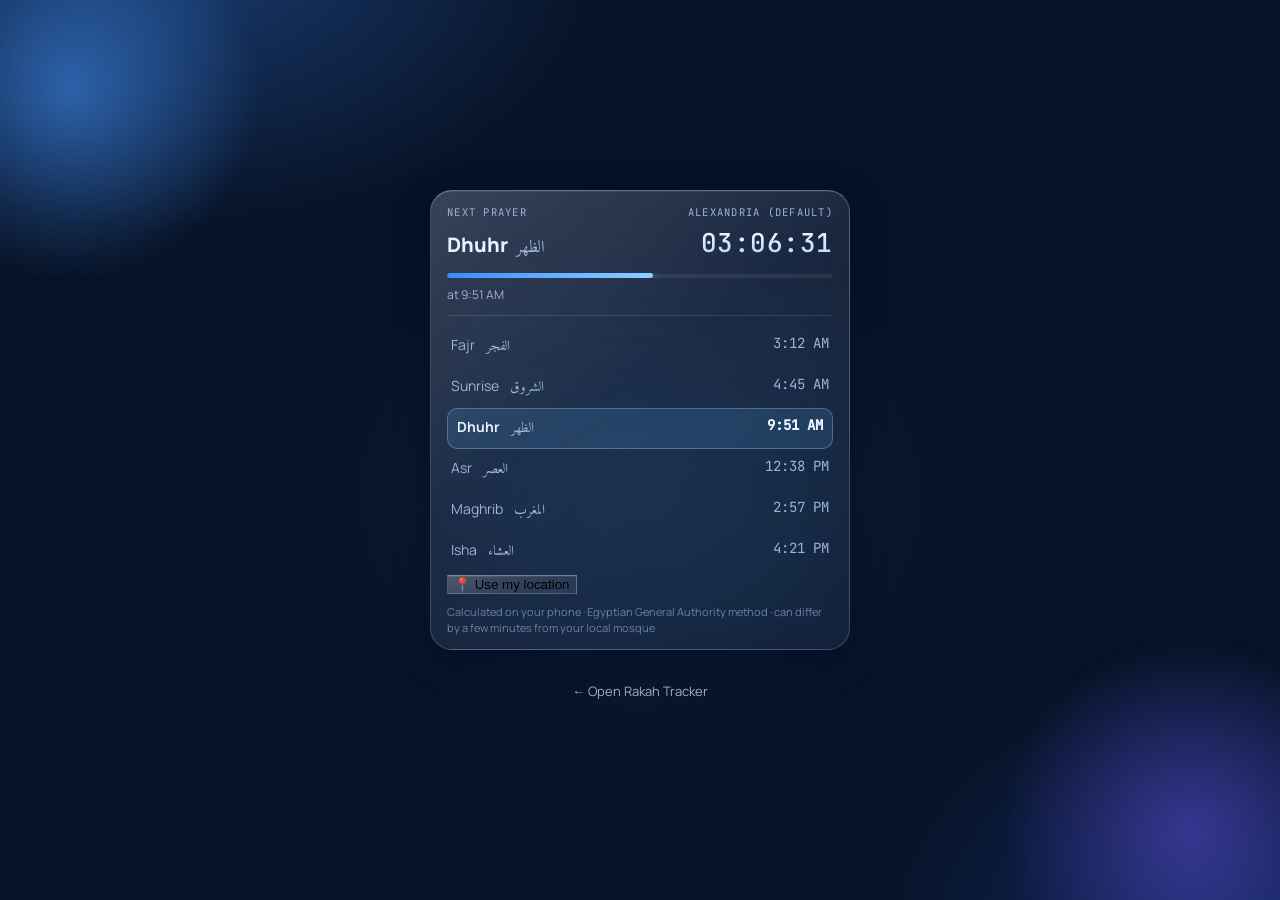
==== prayer.html @ 7cebe9ff "Remove extra-sujud warning; ignore phone handling right after standing up" ====
<!DOCTYPE html>
<html lang="en">
<head>
<meta charset="UTF-8">
<meta name="viewport" content="width=device-width, initial-scale=1.0, maximum-scale=1, viewport-fit=cover">
<title>Prayer Times</title>
<link rel="manifest" href="./manifest-prayer.json">
<meta name="theme-color" content="#071226">
<link rel="icon" href="./prayer-icon-192.png">
<link rel="apple-touch-icon" href="./prayer-icon-180.png">
<meta name="apple-mobile-web-app-capable" content="yes">
<meta name="apple-mobile-web-app-status-bar-style" content="black-translucent">
<meta name="apple-mobile-web-app-title" content="Prayer Times">
<script>try{var __t=localStorage.getItem("rakah-theme");if(__t)document.documentElement.setAttribute("data-theme",__t);if(localStorage.getItem("rakah-lang")==="ar"){document.documentElement.setAttribute("lang","ar");document.documentElement.setAttribute("dir","rtl");}}catch(e){}</script>
<link rel="stylesheet" href="./fonts/fonts.css">
<style>
  :root{ --sp-1:6px; --sp-2:10px; --sp-3:16px; --sp-4:22px; --sp-5:32px; --r-pill:999px; --r-lg:22px; --r-md:12px; --r-sm:8px; --gold:#E3B866; }
  *{box-sizing:border-box;}
  html,body{margin:0;padding:0;}
  body{ color:var(--text); font-family:'Manrope',sans-serif; min-height:100vh; display:flex; justify-content:center; align-items:center;
    padding:calc(env(safe-area-inset-top,0px) + 20px) 16px calc(env(safe-area-inset-bottom,0px) + 20px); -webkit-font-smoothing:antialiased; }
  .wrap{ width:100%; max-width:420px; }
  .prayer-next{ padding:20px 20px 16px; margin-bottom:var(--sp-3); }
  .pn-name{ font-size:24px; } .pn-count{ font-size:40px; } .pn-main{ margin:10px 0 14px; } .pn-bar{ height:7px; }
  .pn-row{ font-size:15px; padding:10px 6px; }
  .back{ display:block; text-align:center; color:var(--text-dim); font-size:13px; text-decoration:none; padding:10px; }
  .back:hover{ color:var(--text); }
  .pn-list{ cursor:default; }
</style>
<link rel="stylesheet" href="./glass.css?v=56">
</head>
<body>
<div class="wrap">
  <div class="prayer-next" id="prayerNext" role="button" tabindex="0" aria-label="Prayer times">
    <div class="pn-top"><span class="pn-label">Next prayer</span><span class="pn-where" id="pnWhere"></span></div>
    <div class="pn-main">
      <div class="pn-name"><span id="pnName">—</span><span class="pn-ar" id="pnAr"></span></div>
      <div class="pn-count" id="pnCount">--:--:--</div>
    </div>
    <div class="pn-bar"><div class="pn-bar-fill" id="pnBar"></div></div>
    <div class="pn-at" id="pnAt"></div>
    <div class="pn-list" id="pnList" style="display:block;">
      <div id="pnRows"></div>
      <button class="btn-secondary small" id="pnLocBtn" type="button">📍 Use my location</button>
      <div class="pn-note">Calculated on your phone · Egyptian General Authority method · can differ by a few minutes from your local mosque</div>
    </div>
  </div>
  <a class="back" href="./index.html">← Open Rakah Tracker</a>
</div>
<script>

  /* ===== Prayer times (offline calculation) + next-prayer countdown ===== */
  (function(){
    var R=Math.PI/180, D=180/Math.PI;
    var sin=function(x){return Math.sin(x*R)}, cos=function(x){return Math.cos(x*R)}, tan=function(x){return Math.tan(x*R)};
    function fix(a,b){ a=a-b*Math.floor(a/b); return a<0?a+b:a; }
    function julian(y,m,d){ if(m<=2){y-=1;m+=12;} var A=Math.floor(y/100), B=2-A+Math.floor(A/4); return Math.floor(365.25*(y+4716))+Math.floor(30.6001*(m+1))+d+B-1524.5; }
    function sunPos(jd){
      var d=jd-2451545.0, g=fix(357.529+0.98560028*d,360), q=fix(280.459+0.98564736*d,360);
      var L=fix(q+1.915*sin(g)+0.020*sin(2*g),360), e=23.439-0.00000036*d;
      var RA=fix(Math.atan2(cos(e)*sin(L),cos(L))*D,360)/15;
      var eq=q/15-RA; if(eq>12) eq-=24; if(eq<-12) eq+=24;
      return {decl:Math.asin(sin(e)*sin(L))*D, eq:eq};
    }
    // one calendar day's times as Date objects. y,m(1-12),d are the calendar day; lat/lng in degrees.
    function timesFor(y,m,d,lat,lng){
      var jd=julian(y,m,d)-lng/360, sp=sunPos(jd+0.5);
      var noon=12-sp.eq-lng/15;
      function ha(a){ var v=(-sin(a)-sin(lat)*sin(sp.decl))/(cos(lat)*cos(sp.decl)); v=Math.max(-1,Math.min(1,v)); return Math.acos(v)*D/15; }
      var asrAngle=-Math.atan(1/(1+tan(Math.abs(lat-sp.decl))))*D;
      var h={ fajr:noon-ha(19.5), sunrise:noon-ha(0.833), dhuhr:noon, asr:noon+ha(asrAngle), maghrib:noon+ha(0.833), isha:noon+ha(17.5) };
      // Whole minutes, like published timetables: Fajr rounds up (never early), the rest drop the seconds
      for(var q in h) h[q] = (q==='fajr') ? Math.ceil(h[q]*60-1e-9)/60 : Math.floor(h[q]*60+1e-9)/60;
      var base=Date.UTC(y,m-1,d), out={};
      for(var k in h) out[k]=new Date(base+h[k]*3600000);
      return out;
    }
    var NAMES=[['fajr','Fajr','الفجر'],['sunrise','Sunrise','الشروق'],['dhuhr','Dhuhr','الظهر'],['asr','Asr','العصر'],['maghrib','Maghrib','المغرب'],['isha','Isha','العشاء']];
    var PRAYERS=['fajr','dhuhr','asr','maghrib','isha'];
    var DEFAULT={lat:31.2001,lng:29.9187,label:'Alexandria',isDefault:true};
    var loc=DEFAULT;
    try{ var sv=JSON.parse(localStorage.getItem('rakahLoc')||'null'); if(sv&&typeof sv.lat==='number') loc={lat:sv.lat,lng:sv.lng,label:'Your location',isDefault:false}; }catch(e){}

    function daySet(offset){
      var n=new Date(); n.setDate(n.getDate()+offset);
      return timesFor(n.getFullYear(),n.getMonth()+1,n.getDate(),loc.lat,loc.lng);
    }
    function fmt(dt){ return dt.toLocaleTimeString('en-US', {hour:'numeric',minute:'2-digit',hour12:true}); }
    function pad(n){ return (n<10?'0':'')+n; }

    var el=function(id){return document.getElementById(id)};
    function buildSeq(){
      var seq=[];
      [-1,0,1].forEach(function(o){ var t=daySet(o); PRAYERS.forEach(function(k){ seq.push({k:k,t:t[k]}); }); });
      seq.sort(function(a,b){return a.t-b.t});
      return seq;
    }
    var seq=buildSeq(), seqDay=new Date().getDate();
    function nameOf(k){ for(var i=0;i<NAMES.length;i++) if(NAMES[i][0]===k) return NAMES[i]; }

    function renderRows(){
      var t=daySet(0), now=new Date(), nextK=null;
      for(var i=0;i<seq.length;i++) if(seq[i].t>now){ nextK=seq[i].k; break; }
      el('pnRows').innerHTML=NAMES.map(function(n){
        return '<div class="pn-row'+(n[0]===nextK?' next':'')+'"><span>'+n[1]+' <span class="pn-ar">'+n[2]+'</span></span><span class="pn-t">'+fmt(t[n[0]])+'</span></div>';
      }).join('');
      el('pnWhere').textContent=loc.label+(loc.isDefault?' (default)':'');
    }

    function tick(){
      var now=new Date();
      if(now.getDate()!==seqDay){ seq=buildSeq(); seqDay=now.getDate(); renderRows(); }
      var nxt=null, prev=null;
      for(var i=0;i<seq.length;i++){ if(seq[i].t>now){ nxt=seq[i]; prev=seq[i-1]; break; } }
      if(!nxt){ seq=buildSeq(); return; }
      var ms=nxt.t-now, s=Math.floor(ms/1000), h=Math.floor(s/3600), m=Math.floor((s%3600)/60), sec=s%60;
      var nm=nameOf(nxt.k);
      el('pnName').textContent=nm[1]; el('pnAr').textContent=nm[2];
      el('pnCount').textContent=pad(h)+':'+pad(m)+':'+pad(sec);
      el('pnAt').textContent='at '+fmt(nxt.t);
      if(prev){ var span=nxt.t-prev.t; el('pnBar').style.width=Math.max(0,Math.min(100,(1-ms/span)*100))+'%'; }
      el('prayerNext').classList.toggle('soon', ms<15*60000);
    }

    function setLoc(lat,lng){
      loc={lat:lat,lng:lng,label:'Your location',isDefault:false};
      try{ localStorage.setItem('rakahLoc',JSON.stringify({lat:lat,lng:lng})); }catch(e){}
      seq=buildSeq(); renderRows(); tick();
    }
    function askLoc(){
      var b=el('pnLocBtn');
      if(!navigator.geolocation){ b.textContent='Location not supported'; return; }
      b.textContent='Getting location…';
      navigator.geolocation.getCurrentPosition(function(p){ b.textContent='📍 Location updated'; setLoc(p.coords.latitude,p.coords.longitude); },
        function(){ b.textContent='Location denied · tap to retry'; }, {timeout:15000, maximumAge:600000});
    }
    el('pnLocBtn').addEventListener('click', function(e){ e.stopPropagation(); askLoc(); });
    function toggle(){ var l=el('pnList'); l.style.display = l.style.display==='none' ? 'block' : 'none'; if(l.style.display==='block') renderRows(); }
    el('prayerNext').addEventListener('click', function(e){ if(e.target.closest('#pnList')) return; toggle(); });
    el('prayerNext').addEventListener('keydown', function(e){ if(e.key==='Enter'||e.key===' '){ e.preventDefault(); toggle(); } });
    // quietly use real location if the browser already has permission
    try{ if(loc.isDefault && navigator.permissions){ navigator.permissions.query({name:'geolocation'}).then(function(r){ if(r.state==='granted') navigator.geolocation.getCurrentPosition(function(p){ setLoc(p.coords.latitude,p.coords.longitude); }); }).catch(function(){}); } }catch(e){}
    renderRows(); tick(); setInterval(tick,1000);
  })();
</script>
<script>if("serviceWorker" in navigator){window.addEventListener("load",function(){navigator.serviceWorker.register("./sw.js",{updateViaCache:"none"}).catch(function(){});});}</script>
<script src="./i18n.js?v=56"></script>
</body>
</html>
---- fonts/fonts.css ----
/* Self-hosted fonts so the app looks identical offline */
@font-face{font-family:'Manrope';font-style:normal;font-display:swap;font-weight:400;src:url('./manrope-latin-400-normal.woff2') format('woff2');unicode-range:U+0000-00FF,U+0131,U+0152-0153,U+02BB-02BC,U+02C6,U+02DA,U+02DC,U+2000-206F,U+2074,U+20AC,U+2122,U+2191,U+2193,U+2212,U+2215,U+FEFF,U+FFFD;}
@font-face{font-family:'Manrope';font-style:normal;font-display:swap;font-weight:500;src:url('./manrope-latin-500-normal.woff2') format('woff2');unicode-range:U+0000-00FF,U+0131,U+0152-0153,U+02BB-02BC,U+02C6,U+02DA,U+02DC,U+2000-206F,U+2074,U+20AC,U+2122,U+2191,U+2193,U+2212,U+2215,U+FEFF,U+FFFD;}
@font-face{font-family:'Manrope';font-style:normal;font-display:swap;font-weight:600;src:url('./manrope-latin-600-normal.woff2') format('woff2');unicode-range:U+0000-00FF,U+0131,U+0152-0153,U+02BB-02BC,U+02C6,U+02DA,U+02DC,U+2000-206F,U+2074,U+20AC,U+2122,U+2191,U+2193,U+2212,U+2215,U+FEFF,U+FFFD;}
@font-face{font-family:'Manrope';font-style:normal;font-display:swap;font-weight:700;src:url('./manrope-latin-700-normal.woff2') format('woff2');unicode-range:U+0000-00FF,U+0131,U+0152-0153,U+02BB-02BC,U+02C6,U+02DA,U+02DC,U+2000-206F,U+2074,U+20AC,U+2122,U+2191,U+2193,U+2212,U+2215,U+FEFF,U+FFFD;}
@font-face{font-family:'Manrope';font-style:normal;font-display:swap;font-weight:800;src:url('./manrope-latin-800-normal.woff2') format('woff2');unicode-range:U+0000-00FF,U+0131,U+0152-0153,U+02BB-02BC,U+02C6,U+02DA,U+02DC,U+2000-206F,U+2074,U+20AC,U+2122,U+2191,U+2193,U+2212,U+2215,U+FEFF,U+FFFD;}
@font-face{font-family:'JetBrains Mono';font-style:normal;font-display:swap;font-weight:400;src:url('./jetbrains-mono-latin-400-normal.woff2') format('woff2');unicode-range:U+0000-00FF,U+0131,U+0152-0153,U+02BB-02BC,U+02C6,U+02DA,U+02DC,U+2000-206F,U+2074,U+20AC,U+2122,U+2191,U+2193,U+2212,U+2215,U+FEFF,U+FFFD;}
@font-face{font-family:'JetBrains Mono';font-style:normal;font-display:swap;font-weight:500;src:url('./jetbrains-mono-latin-500-normal.woff2') format('woff2');unicode-range:U+0000-00FF,U+0131,U+0152-0153,U+02BB-02BC,U+02C6,U+02DA,U+02DC,U+2000-206F,U+2074,U+20AC,U+2122,U+2191,U+2193,U+2212,U+2215,U+FEFF,U+FFFD;}
@font-face{font-family:'Amiri';font-style:normal;font-display:swap;font-weight:400;src:url('./amiri-latin-400-normal.woff2') format('woff2');unicode-range:U+0000-00FF,U+0131,U+0152-0153,U+02BB-02BC,U+02C6,U+02DA,U+02DC,U+2000-206F,U+2074,U+20AC,U+2122,U+2191,U+2193,U+2212,U+2215,U+FEFF,U+FFFD;}
@font-face{font-family:'Amiri';font-style:normal;font-display:swap;font-weight:400;src:url('./amiri-arabic-400-normal.woff2') format('woff2');unicode-range:U+0600-06FF,U+0750-077F,U+0870-088E,U+0890-0891,U+0898-08E1,U+08E3-08FF,U+200C-200E,U+2010-2011,U+204F,U+2E41,U+FB50-FDFF,U+FE70-FE74,U+FE76-FEFC;}
@font-face{font-family:'Amiri';font-style:normal;font-display:swap;font-weight:700;src:url('./amiri-latin-700-normal.woff2') format('woff2');unicode-range:U+0000-00FF,U+0131,U+0152-0153,U+02BB-02BC,U+02C6,U+02DA,U+02DC,U+2000-206F,U+2074,U+20AC,U+2122,U+2191,U+2193,U+2212,U+2215,U+FEFF,U+FFFD;}
@font-face{font-family:'Amiri';font-style:normal;font-display:swap;font-weight:700;src:url('./amiri-arabic-700-normal.woff2') format('woff2');unicode-range:U+0600-06FF,U+0750-077F,U+0870-088E,U+0890-0891,U+0898-08E1,U+08E3-08FF,U+200C-200E,U+2010-2011,U+204F,U+2E41,U+FB50-FDFF,U+FE70-FE74,U+FE76-FEFC;}
---- glass.css ----
/* Rakah Tracker — blue glass theme (overrides index.html styles) */
:root{
  /* ---- theme variables (blue is the default; see html[data-theme] blocks below) ---- */
  --acc:#5CB8FF; --acc-rgb:92,184,255; --acc2-rgb:60,140,255; --acc3-rgb:30,90,220;
  --btn-a-rgb:77,163,255; --btn-b-rgb:36,101,224;
  --bar-a:#3B8BFF; --bar-b:#8CD0FF; --grad-end:#A9D2FF;
  --bead-hi:#EAF6FF; --bead-lo:#1F5FD6; --prog-a:#9ADAFF; --prog-b:#3B7DFF; --tint-hex:#9CC4FF;
  --line-rgb:140,190,255; --tint-rgb:190,222,255; --shadow-rgb:0,10,40; --panel-solid-rgb:18,36,74;
  --orb1-rgb:70,150,255; --orb2-rgb:120,90,255;
  --bg:#071226; --bg-2:#050B18;
  --panel:rgba(255,255,255,0.06); --panel-2:rgba(255,255,255,0.10);
  --line:rgba(var(--line-rgb),0.16); --line-strong:rgba(var(--line-rgb),0.38);
  --gold:#E3B866; --gold-bright:#F2D08C;
  --teal:var(--acc);
  --text:#EAF2FF; --text-dim:#9DB4D6; --text-faint:#6A82A8;
  --glass-blur:blur(18px) saturate(140%);
  --shadow-card:0 12px 34px rgba(var(--shadow-rgb),0.45);
  --shadow-btn:0 6px 18px rgba(var(--acc-rgb),0.28);
}
body{
  background:
    radial-gradient(ellipse 700px 460px at 15% -5%, rgba(var(--acc2-rgb),0.32), transparent 60%),
    radial-gradient(ellipse 600px 480px at 95% 105%, rgba(var(--acc3-rgb),0.30), transparent 60%),
    radial-gradient(ellipse 500px 380px at 50% 55%, rgba(var(--acc-rgb),0.08), transparent 70%),
    var(--bg);
  background-attachment:fixed;
}
/* glass surfaces */
.chip,.custom-wrap,.mode-card,.camera-panel,.qibla-panel,.track-summary,.log-panel,.center-plate,.btn-secondary,select{
  -webkit-backdrop-filter:var(--glass-blur); backdrop-filter:var(--glass-blur);
  background-color:var(--panel);
  border:1px solid var(--line);
  box-shadow:var(--shadow-card), inset 0 1px 0 rgba(255,255,255,0.08);
}
.btn-secondary,select{ box-shadow:inset 0 1px 0 rgba(255,255,255,0.08); }
.chip.active,.mode-card.active{
  background:linear-gradient(135deg, rgba(var(--btn-a-rgb),0.85), rgba(var(--btn-b-rgb),0.85));
  border-color:rgba(var(--tint-rgb),0.55);
  box-shadow:0 10px 28px rgba(var(--acc2-rgb),0.40), inset 0 1px 0 rgba(255,255,255,0.25);
  color:#fff;
}
.chip.active .chip-ar,.chip.active .chip-count{ color:#fff; }
.btn-main{
  background:linear-gradient(135deg,rgb(var(--btn-a-rgb)),rgb(var(--btn-b-rgb)));
  color:#fff; box-shadow:var(--shadow-btn);
}
.bead.filled{ fill:var(--acc); }
.bead.marker,.bead.marker.filled{ fill:var(--gold); }
.brightness-fill{ background:linear-gradient(90deg,var(--bar-a),var(--bar-b)); }

/* press + selection feel */
.chip,.mode-card,.btn-main,.btn-secondary,.custom-wrap{
  transition:transform .15s ease, border-color .15s ease, box-shadow .2s ease, background .2s ease;
}
.chip:active,.mode-card:active,.btn-main:active,.btn-secondary:active{ transform:scale(0.96); }
.chip.active,.mode-card.active{ animation:selWobble .45s ease; }
@keyframes selWobble{
  0%{transform:scale(1)} 25%{transform:scale(1.03) rotate(-0.6deg)}
  55%{transform:scale(0.99) rotate(0.5deg)} 100%{transform:scale(1) rotate(0)}
}
/* step transition */
.step.active{ animation:stepIn .38s cubic-bezier(.2,.8,.2,1); }
@keyframes stepIn{ from{opacity:0; transform:translateY(14px)} to{opacity:1; transform:none} }

/* ring shake on each count (class added by JS) */
.ring-wrap.shake{ animation:ringShake .38s ease; }
@keyframes ringShake{
  0%,100%{transform:translateX(0)} 20%{transform:translateX(-4px) scale(1.01)}
  40%{transform:translateX(4px)} 60%{transform:translateX(-2px)} 80%{transform:translateX(2px)}
}
.center-plate.listening{ box-shadow:0 0 0 1px rgba(var(--acc-rgb),0.5), 0 0 34px rgba(var(--acc2-rgb),0.35); }

/* Qibla: small glass pill, fixed top-right, visible on every step */
#qiblaToggleBtn{
  position:fixed; top:calc(env(safe-area-inset-top,0px) + 10px); right:12px; z-index:60;
  padding:7px 12px; font-size:12px; border-radius:999px;
  background:rgba(var(--panel-solid-rgb),0.45);
}
#qiblaToggleBtn.aligned{
  border-color:#6BE3A8; color:#C9FFE3;
  box-shadow:0 0 18px rgba(107,227,168,0.55), inset 0 1px 0 rgba(255,255,255,0.15);
}
.qibla-panel{
  position:fixed; top:calc(env(safe-area-inset-top,0px) + 52px); right:12px; z-index:59;
  width:min(320px, calc(100vw - 24px)); margin:0;
}
.compass-circle.aligned{ box-shadow:0 0 26px rgba(107,227,168,0.6); border-color:#6BE3A8; }
@media (prefers-reduced-motion:reduce){ *{animation:none !important; transition:none !important;} }

/* ===== Glass polish v2 ===== */
/* drifting light orbs behind the glass (gradients only, cheap on phones) */
body::before,body::after{
  content:""; position:fixed; z-index:-1; pointer-events:none; border-radius:50%;
  width:420px; height:420px;
}
body::before{
  top:-120px; left:-140px;
  background:radial-gradient(circle, rgba(var(--orb1-rgb),0.55), transparent 65%);
  animation:orbA 16s ease-in-out infinite alternate;
}
body::after{
  bottom:-140px; right:-120px;
  background:radial-gradient(circle, rgba(var(--orb2-rgb),0.40), transparent 65%);
  animation:orbB 20s ease-in-out infinite alternate;
}
@keyframes orbA{ to{ transform:translate(90px,130px) scale(1.15); } }
@keyframes orbB{ to{ transform:translate(-110px,-90px) scale(1.2); } }
.app{ position:relative; z-index:1; }

/* specular sheen: bright top-left edge fading out, like light on glass */
.chip,.custom-wrap,.mode-card,.camera-panel,.qibla-panel,.track-summary,.log-panel,.btn-secondary{
  background-image:linear-gradient(145deg, rgba(255,255,255,0.16) 0%, rgba(255,255,255,0.04) 38%, rgba(255,255,255,0) 70%);
  border-color:rgba(var(--tint-rgb),0.22);
  border-top-color:rgba(var(--tint-rgb),0.42);
}
select{ background-color:rgba(255,255,255,0.08); }

/* glossy primary button */
.btn-main{
  background-image:linear-gradient(180deg, rgba(255,255,255,0.32) 0%, rgba(255,255,255,0) 52%);
  border:1px solid rgba(var(--tint-rgb),0.5);
  text-shadow:0 1px 8px rgba(var(--shadow-rgb),0.4);
}
.btn-main.stop{ background-color:#C2685A; background-image:linear-gradient(180deg, rgba(255,255,255,0.28), rgba(255,255,255,0) 52%); }

/* the rak'ah centre plate becomes a glass lens */
.center-plate{
  background:
    radial-gradient(circle at 30% 22%, rgba(255,255,255,0.28), rgba(255,255,255,0) 46%),
    radial-gradient(circle at 70% 85%, rgba(var(--acc2-rgb),0.22), rgba(var(--acc2-rgb),0) 55%),
    rgba(255,255,255,0.06);
  border:1px solid rgba(var(--tint-rgb),0.35);
  box-shadow:0 18px 44px rgba(var(--shadow-rgb),0.55), inset 0 1px 0 rgba(255,255,255,0.35), inset 0 -10px 24px rgba(var(--acc3-rgb),0.18);
}
.rakah-number{
  background:linear-gradient(180deg,#FFFFFF,var(--grad-end));
  -webkit-background-clip:text; background-clip:text; color:transparent;
  filter:drop-shadow(0 4px 14px rgba(var(--acc2-rgb),0.45));
}
.center-plate.complete .rakah-number.complete-check{ -webkit-text-fill-color:initial; }

/* beads glow */
.bead.filled{ filter:drop-shadow(0 0 5px rgba(var(--acc-rgb),0.9)); }
.bead.marker.filled{ filter:drop-shadow(0 0 5px rgba(227,184,102,0.9)); }

/* title + eyebrow */
h1{
  background:linear-gradient(180deg,#FFFFFF 20%,var(--grad-end));
  -webkit-background-clip:text; background-clip:text; color:transparent;
}
h1 .ar{ -webkit-text-fill-color:var(--text-dim); }

/* frosted log rows + meter */
.log-item{ border-color:rgba(var(--tint-rgb),0.10); }
.brightness-meter{ background:rgba(255,255,255,0.08); box-shadow:inset 0 1px 3px rgba(0,0,0,0.35); }
.brightness-fill{ box-shadow:0 0 12px rgba(var(--acc-rgb),0.7); }

/* soft focus/hover light on interactive glass */
@media (hover:hover){
  .chip:hover,.mode-card:hover,.btn-secondary:hover{
    border-color:rgba(var(--tint-rgb),0.6);
    box-shadow:0 14px 34px rgba(var(--acc3-rgb),0.28), inset 0 1px 0 rgba(255,255,255,0.3);
  }
}
/* if a browser can't blur, fall back to a more opaque panel */
@supports not ((backdrop-filter:blur(1px)) or (-webkit-backdrop-filter:blur(1px))){
  .chip,.custom-wrap,.mode-card,.camera-panel,.qibla-panel,.track-summary,.log-panel,.center-plate,.btn-secondary{ background-color:rgba(var(--panel-solid-rgb),0.92); }
}

/* ===== Glass polish v3: ripple, shimmer, number pop ===== */
.chip,.mode-card,.btn-main,.btn-secondary{ position:relative; overflow:hidden; }
.ripple{
  position:absolute; border-radius:50%; pointer-events:none;
  width:12px; height:12px; margin:-6px 0 0 -6px;
  background:radial-gradient(circle, rgba(255,255,255,0.55), rgba(var(--tint-rgb),0.25) 55%, transparent 70%);
  animation:rippleOut .65s ease-out forwards;
}
@keyframes rippleOut{ to{ transform:scale(26); opacity:0; } }
/* slow light sweep across the main button and the selected chip/card */
.btn-main::after,.chip.active::after,.mode-card.active::after{
  content:""; position:absolute; top:0; bottom:0; left:-60%; width:45%; pointer-events:none;
  background:linear-gradient(100deg, transparent, rgba(255,255,255,0.35), transparent);
  transform:skewX(-18deg);
  animation:sheen 4.5s ease-in-out infinite;
}
@keyframes sheen{ 0%,60%{ left:-60%; } 100%{ left:130%; } }
/* rak'ah number pops when it changes */
.rakah-number.pop{ animation:numPop .5s cubic-bezier(.2,1.4,.4,1); }
@keyframes numPop{ 0%{transform:scale(.6); opacity:.2} 100%{transform:scale(1); opacity:1} }

/* ===== Glass ring v2 ===== */
.ring-track{ fill:none; stroke:rgba(255,255,255,0.07); stroke-width:26;
  filter:drop-shadow(0 6px 14px rgba(var(--shadow-rgb),0.45)); }
.ring-track-edge{ fill:none; stroke:rgba(var(--tint-rgb),0.16); stroke-width:1; }
.ring-progress{ fill:none; stroke:url(#gProg); stroke-width:5; stroke-linecap:round;
  stroke-dasharray:0 1000; transition:stroke-dasharray .6s cubic-bezier(.2,.8,.2,1);
  filter:drop-shadow(0 0 7px rgba(var(--acc-rgb),0.85)); }
.bead{ fill:url(#gBeadEmpty); stroke:rgba(var(--tint-rgb),0.5); stroke-width:1;
  filter:drop-shadow(0 3px 4px rgba(var(--shadow-rgb),0.5)); }
.bead.filled{ fill:url(#gBeadBlue); stroke:rgba(var(--tint-rgb),0.8);
  filter:drop-shadow(0 0 7px rgba(var(--acc-rgb),0.95)); }
.bead.marker{ fill:url(#gBeadGoldEmpty); stroke:rgba(255,226,160,0.7); }
.bead.marker.filled{ fill:url(#gBeadGold); stroke:rgba(255,240,200,0.9);
  filter:drop-shadow(0 0 8px rgba(227,184,102,0.95)); }

/* ===== Next-prayer countdown ===== */
.prayer-next{
  -webkit-backdrop-filter:var(--glass-blur); backdrop-filter:var(--glass-blur);
  background-color:var(--panel);
  background-image:linear-gradient(145deg, rgba(255,255,255,0.16), rgba(255,255,255,0.03) 45%, rgba(255,255,255,0));
  border:1px solid rgba(var(--tint-rgb),0.22); border-top-color:rgba(var(--tint-rgb),0.42);
  border-radius:var(--r-lg); padding:14px 16px; margin-bottom:var(--sp-4);
  box-shadow:var(--shadow-card), inset 0 1px 0 rgba(255,255,255,0.08);
  cursor:pointer; user-select:none; -webkit-tap-highlight-color:transparent;
  transition:transform .15s ease, box-shadow .3s ease;
}
.prayer-next:active{ transform:scale(0.985); }
.prayer-next.soon{ box-shadow:0 0 0 1px rgba(227,184,102,0.55), 0 0 28px rgba(227,184,102,0.28), var(--shadow-card); }
.pn-top{ display:flex; justify-content:space-between; align-items:center;
  font-family:'JetBrains Mono',monospace; font-size:10.5px; letter-spacing:.12em; text-transform:uppercase; color:var(--text-dim); }
.pn-main{ display:flex; justify-content:space-between; align-items:baseline; margin:6px 0 10px; }
.pn-name{ font-size:20px; font-weight:800; color:var(--text); }
.pn-ar{ font-family:'Amiri',serif; font-weight:400; font-size:17px; color:var(--text-dim); margin-left:8px; }
.pn-count{ font-family:'JetBrains Mono',monospace; font-size:26px; font-weight:500; letter-spacing:.02em;
  background:linear-gradient(180deg,#fff,var(--grad-end)); -webkit-background-clip:text; background-clip:text; color:transparent; }
.prayer-next.soon .pn-count{ background:linear-gradient(180deg,#FFF3D2,#E3B866); -webkit-background-clip:text; background-clip:text; }
.pn-bar{ height:5px; border-radius:999px; background:rgba(255,255,255,0.09); overflow:hidden; box-shadow:inset 0 1px 3px rgba(0,0,0,0.35); }
.pn-bar-fill{ height:100%; width:0; border-radius:999px; background:linear-gradient(90deg,var(--bar-a),var(--bar-b)); box-shadow:0 0 10px rgba(var(--acc-rgb),0.7); transition:width 1s linear; }
.pn-at{ margin-top:8px; font-size:12px; color:var(--text-dim); }
.pn-list{ margin-top:12px; padding-top:10px; border-top:1px solid rgba(var(--tint-rgb),0.14); cursor:default; }
.pn-row{ display:flex; justify-content:space-between; padding:8px 4px; font-size:14px; color:var(--text-dim); border-radius:10px; }
.pn-row .pn-ar{ font-size:14px; }
.pn-t{ font-family:'JetBrains Mono',monospace; }
.pn-row.next{ color:var(--text); font-weight:700; background:rgba(var(--acc-rgb),0.14); box-shadow:inset 0 0 0 1px rgba(var(--tint-rgb),0.3); padding-left:10px; padding-right:10px; }
.pn-note{ margin-top:10px; font-size:11px; line-height:1.4; color:var(--text-faint); }
body[data-step="track"] .prayer-next{ display:none; }

.pn-open{ display:inline-block; margin:10px 0 0 10px; font-size:12px; color:var(--gold-bright); text-decoration:none; }

/* ---- colour themes ---- */
html[data-theme="black"]{
  --acc:#E6E6EA; --acc-rgb:230,230,234; --acc2-rgb:150,150,160; --acc3-rgb:90,90,100;
  --btn-a-rgb:125,125,135; --btn-b-rgb:62,62,70;
  --bar-a:#7C7C86; --bar-b:#E6E6EA; --grad-end:#CFCFD6;
  --bead-hi:#FFFFFF; --bead-lo:#6E6E78; --prog-a:#F2F2F4; --prog-b:#9A9AA4; --tint-hex:#D8D8DC;
  --line-rgb:255,255,255; --tint-rgb:235,235,240; --shadow-rgb:0,0,0; --panel-solid-rgb:24,24,27;
  --orb1-rgb:70,70,80; --orb2-rgb:45,45,55;
  --bg:#000000; --bg-2:#000000;
  --text:#F5F5F5; --text-dim:#A8A8AE; --text-faint:#6E6E74;
}
html[data-theme="pink"]{
  --acc:#FF78BE; --acc-rgb:255,120,190; --acc2-rgb:255,90,170; --acc3-rgb:200,40,125;
  --btn-a-rgb:255,105,180; --btn-b-rgb:214,51,132;
  --bar-a:#FF5CAA; --bar-b:#FFB3D9; --grad-end:#FFC4E2;
  --bead-hi:#FFEAF4; --bead-lo:#C2307E; --prog-a:#FFC2E2; --prog-b:#FF4FA3; --tint-hex:#FFC4E2;
  --line-rgb:255,170,215; --tint-rgb:255,215,238; --shadow-rgb:30,0,15; --panel-solid-rgb:58,16,42;
  --orb1-rgb:255,100,175; --orb2-rgb:190,80,255;
  --bg:#1a0613; --bg-2:#12040d;
  --text:#FFEAF4; --text-dim:#E0A8C6; --text-faint:#A9728F;
}
html[data-theme="green"]{
  --acc:#4ADE80; --acc-rgb:74,222,128; --acc2-rgb:34,197,94; --acc3-rgb:21,128,61;
  --btn-a-rgb:52,211,105; --btn-b-rgb:21,128,61;
  --bar-a:#22C55E; --bar-b:#A7F3C5; --grad-end:#BFF5D6;
  --bead-hi:#E8FFF3; --bead-lo:#15803D; --prog-a:#B7F7D0; --prog-b:#16A34A; --tint-hex:#B5F0CE;
  --line-rgb:130,235,175; --tint-rgb:200,255,225; --shadow-rgb:0,25,12; --panel-solid-rgb:12,52,36;
  --orb1-rgb:50,210,110; --orb2-rgb:20,160,160;
  --bg:#04140d; --bg-2:#030d09;
  --text:#E8FFF3; --text-dim:#9ED3B6; --text-faint:#62907A;
}
html[data-theme="red"]{
  --acc:#FF6B6B; --acc-rgb:255,107,107; --acc2-rgb:239,68,68; --acc3-rgb:185,28,28;
  --btn-a-rgb:245,85,85; --btn-b-rgb:185,28,28;
  --bar-a:#EF4444; --bar-b:#FFB3B3; --grad-end:#FFC4C4;
  --bead-hi:#FFECEC; --bead-lo:#B91C1C; --prog-a:#FFC2C2; --prog-b:#EF4444; --tint-hex:#FFC4C4;
  --line-rgb:255,150,150; --tint-rgb:255,210,210; --shadow-rgb:30,0,5; --panel-solid-rgb:62,16,22;
  --orb1-rgb:255,80,80; --orb2-rgb:255,140,60;
  --bg:#1a0608; --bg-2:#110305;
  --text:#FFECEC; --text-dim:#E0A5A5; --text-faint:#A87070;
}
html[data-theme="purple"]{
  --acc:#B48CFF; --acc-rgb:180,140,255; --acc2-rgb:139,92,246; --acc3-rgb:91,33,182;
  --btn-a-rgb:160,110,255; --btn-b-rgb:100,48,200;
  --bar-a:#8B5CF6; --bar-b:#D4BFFF; --grad-end:#D8C8FF;
  --bead-hi:#F2ECFF; --bead-lo:#5B21B6; --prog-a:#D9C8FF; --prog-b:#7C3AED; --tint-hex:#D0BCFF;
  --line-rgb:190,160,255; --tint-rgb:225,210,255; --shadow-rgb:10,0,35; --panel-solid-rgb:36,22,76;
  --orb1-rgb:150,100,255; --orb2-rgb:255,90,200;
  --bg:#0f0a22; --bg-2:#0a0716;
  --text:#F2ECFF; --text-dim:#B9A8E0; --text-faint:#7E70A8;
}

/* ---- theme picker ---- */
#themeBtn{
  position:fixed; top:calc(env(safe-area-inset-top,0px) + 10px); left:12px; z-index:60;
  padding:7px 12px; font-size:12px; border-radius:999px;
  background:rgba(var(--panel-solid-rgb),0.45);
}
.theme-panel{
  position:fixed; top:calc(env(safe-area-inset-top,0px) + 52px); left:12px; z-index:59;
  width:min(300px, calc(100vw - 24px)); padding:14px; border-radius:18px;
  -webkit-backdrop-filter:var(--glass-blur); backdrop-filter:var(--glass-blur);
  background-color:rgba(var(--panel-solid-rgb),0.92); border:1px solid var(--line); box-shadow:var(--shadow-card);
}
.theme-title{ font-size:12px; letter-spacing:.14em; text-transform:uppercase; color:var(--text-dim); margin-bottom:12px; }
.theme-row{ display:flex; flex-wrap:wrap; gap:12px 14px; }
.theme-swatch{
  width:56px; display:flex; flex-direction:column; align-items:center; gap:6px;
  background:none; border:0; padding:0; color:var(--text-dim); font:inherit; font-size:11px; cursor:pointer;
}
.theme-swatch i{
  width:44px; height:44px; border-radius:50%; display:block;
  border:2px solid rgba(255,255,255,0.25);
  box-shadow:0 4px 12px rgba(0,0,0,0.4), inset 0 2px 0 rgba(255,255,255,0.35);
}
.theme-swatch.active i{ border-color:#fff; box-shadow:0 0 0 3px rgba(255,255,255,0.25), 0 4px 12px rgba(0,0,0,0.4); }
.theme-swatch.active{ color:var(--text); font-weight:700; }

/* ---- settings panel extras, first-time guide, Arabic ---- */
.set-label{ font-size:11px; letter-spacing:.12em; text-transform:uppercase; color:var(--text-faint); margin:4px 0 8px; }
.theme-panel .theme-row{ margin-bottom:14px; }
.lang-row{ display:flex; gap:8px; margin-bottom:14px; }
.lang-pill{
  flex:1; padding:10px 8px; border-radius:12px; font:inherit; font-size:14px; cursor:pointer;
  background:rgba(255,255,255,0.06); border:1px solid var(--line); color:var(--text-dim);
}
.lang-pill.active{ color:var(--text); font-weight:700; border-color:var(--line-strong); background:rgba(var(--acc2-rgb),0.30); }
.guide-open{ width:100%; font-size:13px; padding:11px; }
.guide{
  position:fixed; inset:0; z-index:200; display:none; align-items:center; justify-content:center; padding:20px;
  background:rgba(var(--shadow-rgb),0.72);
  -webkit-backdrop-filter:blur(6px); backdrop-filter:blur(6px);
}
.guide-card{
  width:min(380px,100%); padding:26px 22px 20px; border-radius:24px; text-align:center;
  background-color:rgba(var(--panel-solid-rgb),0.96); border:1px solid var(--line-strong); box-shadow:var(--shadow-card);
}
.guide-ico{ font-size:46px; line-height:1; margin-bottom:12px; }
.guide-slide h2{ margin:0 0 10px; font-size:22px; color:var(--text); }
.guide-slide p{ margin:0; font-size:15px; line-height:1.6; color:var(--text-dim); min-height:96px; }
.guide-dots{ display:flex; justify-content:center; gap:8px; margin:18px 0 16px; }
.guide-dots span{ width:8px; height:8px; border-radius:50%; background:rgba(255,255,255,0.22); }
.guide-dots span.on{ background:var(--acc); }
.guide-actions{ display:flex; gap:10px; }
.guide-actions button{ flex:1; }
html[lang="ar"] h1 .ar, html[lang="ar"] .chip-ar, html[lang="ar"] .pn-ar, html[lang="ar"] #pnAr,
html[lang="ar"] .rakah-arabic, html[lang="ar"] .phase-label-ar{ display:none; }
html[lang="ar"] .eyebrow, html[lang="ar"] .step-label, html[lang="ar"] .set-label, html[lang="ar"] .theme-title{ letter-spacing:0; }

/* ---- on/off switch ---- */
.switch-row{ display:flex; align-items:center; justify-content:space-between; gap:12px; margin:0 0 14px; font-size:13px; line-height:1.4; color:var(--text-dim); cursor:pointer; }
.switch-row input{ position:absolute; opacity:0; pointer-events:none; }
.switch{ flex:none; width:46px; height:26px; border-radius:999px; position:relative; background:rgba(255,255,255,0.14); border:1px solid var(--line-strong); transition:background .2s; }
.switch::after{ content:""; position:absolute; top:2px; left:2px; width:20px; height:20px; border-radius:50%; background:#fff; box-shadow:0 2px 6px rgba(0,0,0,0.4); transition:transform .2s; }
.switch-row input:checked + .switch{ background:rgb(var(--btn-a-rgb)); }
.switch-row input:checked + .switch::after{ transform:translateX(20px); }
html[dir="rtl"] .switch::after{ left:auto; right:2px; }
html[dir="rtl"] .switch-row input:checked + .switch::after{ transform:translateX(-20px); }

.offline-note{ margin-top:12px; font-size:12px; line-height:1.4; color:var(--text-faint); text-align:center; }
.offline-note.ok{ color:#8fe0a6; }

/* ---- pocket lock ---- */
.pocket-lock{
  position:fixed; inset:0; z-index:150; display:none; flex-direction:column; align-items:center; justify-content:center;
  background:#000; color:#4a4a4a; touch-action:none; user-select:none; -webkit-user-select:none; -webkit-touch-callout:none;
}
.lock-num{ font-family:'Amiri',serif; font-weight:700; font-size:120px; line-height:1; color:#3a3a3a; }
.lock-mini{ margin-top:14px; display:flex; flex-direction:column; align-items:center; gap:4px; }
.lock-mini span{ font-family:'JetBrains Mono',monospace; font-weight:700; font-size:44px; line-height:1; color:#3a3a3a; }
.lock-mini small{ font-family:'JetBrains Mono',monospace; font-size:11px; letter-spacing:.2em; color:#3a3a3a; }
.lock-msg{ margin-top:22px; min-height:20px; font-size:15px; font-weight:700; letter-spacing:.06em; color:transparent; }
.lock-msg.on{ color:#a8473d; }
.lock-hint{ position:absolute; left:0; right:0; text-align:center; bottom:calc(env(safe-area-inset-bottom,0px) + 62px); font-size:13px; color:#4d4d4d; }
.lock-bar{ position:absolute; left:25%; right:25%; bottom:calc(env(safe-area-inset-bottom,0px) + 42px); height:3px; background:#161616; border-radius:3px; overflow:hidden; }
.lock-bar i{ display:block; height:100%; width:0; background:#7a7a7a; }
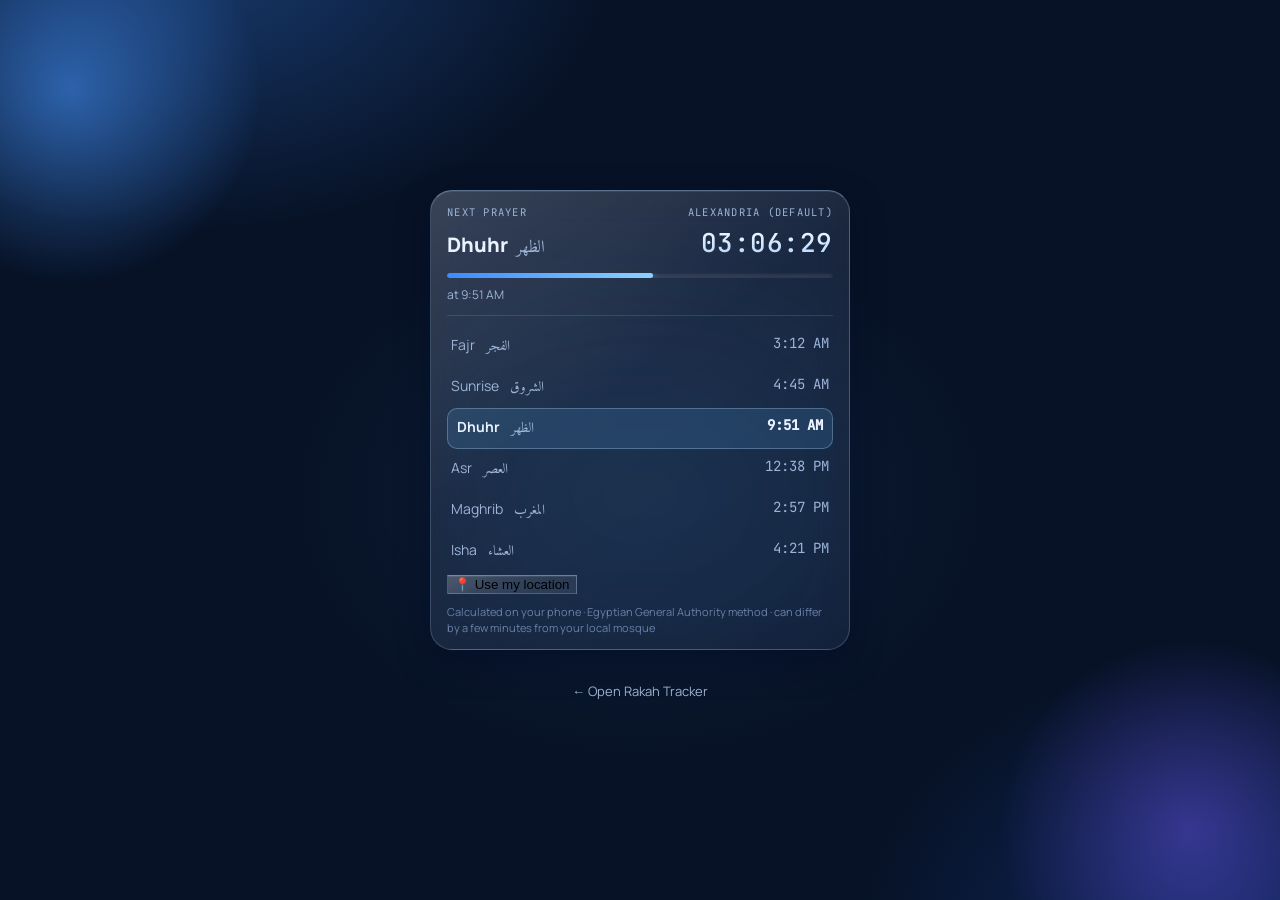
==== commit cbcfd159: "Pocket lock: unlock with a double tap instead of a long press" ====
--- a/prayer.html
+++ b/prayer.html
@@ -27,7 +27,7 @@
   .back:hover{ color:var(--text); }
   .pn-list{ cursor:default; }
 </style>
-<link rel="stylesheet" href="./glass.css?v=56">
+<link rel="stylesheet" href="./glass.css?v=57">
 </head>
 <body>
 <div class="wrap">
@@ -144,6 +144,6 @@
   })();
 </script>
 <script>if("serviceWorker" in navigator){window.addEventListener("load",function(){navigator.serviceWorker.register("./sw.js",{updateViaCache:"none"}).catch(function(){});});}</script>
-<script src="./i18n.js?v=56"></script>
+<script src="./i18n.js?v=57"></script>
 </body>
 </html>
--- a/glass.css
+++ b/glass.css
@@ -371,5 +371,4 @@
 .lock-msg{ margin-top:22px; min-height:20px; font-size:15px; font-weight:700; letter-spacing:.06em; color:transparent; }
 .lock-msg.on{ color:#a8473d; }
 .lock-hint{ position:absolute; left:0; right:0; text-align:center; bottom:calc(env(safe-area-inset-bottom,0px) + 62px); font-size:13px; color:#4d4d4d; }
-.lock-bar{ position:absolute; left:25%; right:25%; bottom:calc(env(safe-area-inset-bottom,0px) + 42px); height:3px; background:#161616; border-radius:3px; overflow:hidden; }
-.lock-bar i{ display:block; height:100%; width:0; background:#7a7a7a; }
+.lock-hint.flash{ color:#9a9a9a; }
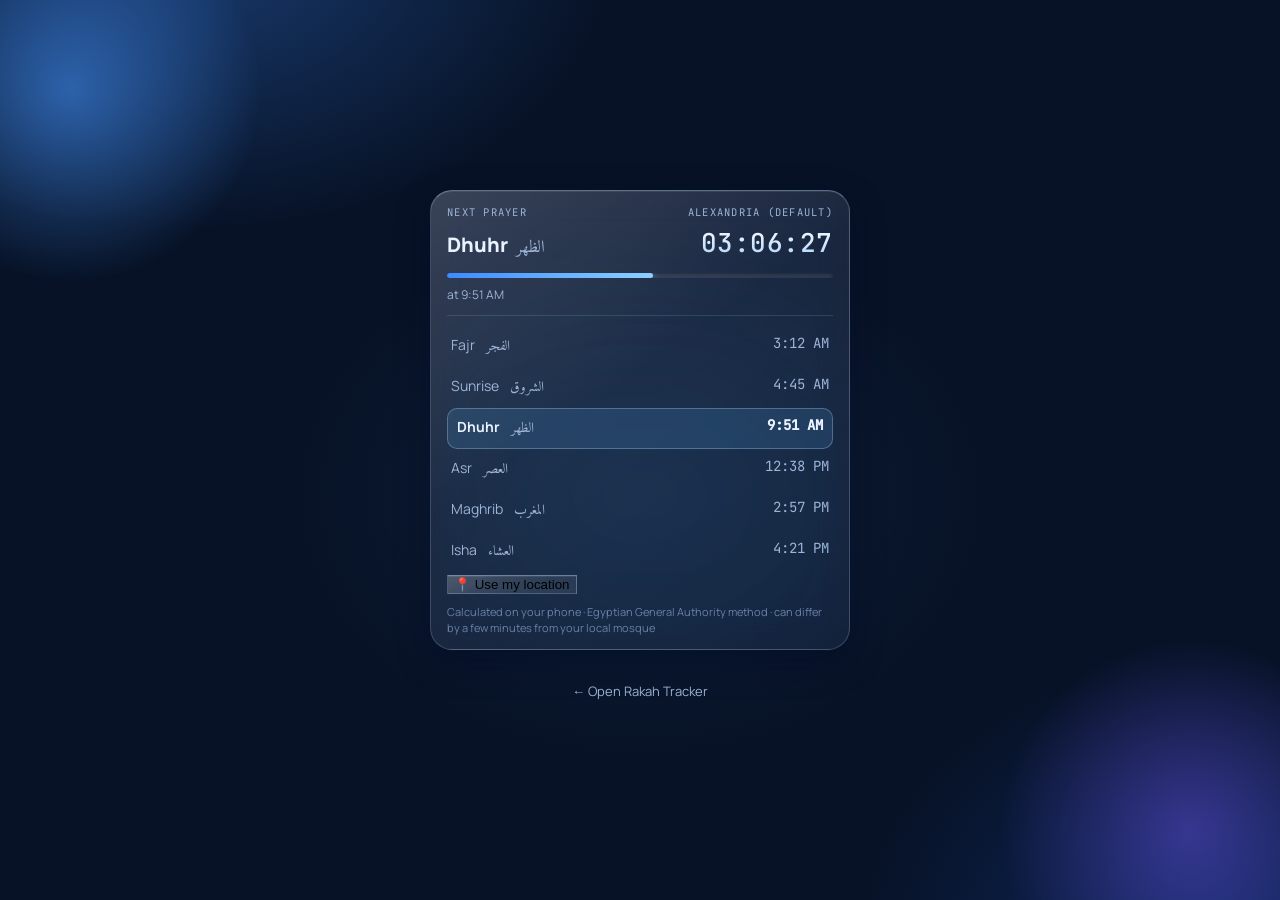
==== commit b4144d3f: "Prayer list shows the next prayer's day (new clock times appear right after Isha / when the clocks c" ====
--- a/prayer.html
+++ b/prayer.html
@@ -27,7 +27,7 @@
   .back:hover{ color:var(--text); }
   .pn-list{ cursor:default; }
 </style>
-<link rel="stylesheet" href="./glass.css?v=57">
+<link rel="stylesheet" href="./glass.css?v=58">
 </head>
 <body>
 <div class="wrap">
@@ -98,13 +98,20 @@
     var seq=buildSeq(), seqDay=new Date().getDate();
     function nameOf(k){ for(var i=0;i<NAMES.length;i++) if(NAMES[i][0]===k) return NAMES[i]; }
 
+    // The list shows the day of the NEXT prayer: after Isha it already shows tomorrow's times, so on the night
+    // the clocks change you see the new clock times straight away instead of waiting for the date to roll over.
+    function dayKey(dt){ return dt.getFullYear()+'-'+dt.getMonth()+'-'+dt.getDate(); }
+    var rowsKey='';
     function renderRows(){
-      var t=daySet(0), now=new Date(), nextK=null;
-      for(var i=0;i<seq.length;i++) if(seq[i].t>now){ nextK=seq[i].k; break; }
+      var now=new Date(), nextK=null, nextT=null;
+      for(var i=0;i<seq.length;i++) if(seq[i].t>now){ nextK=seq[i].k; nextT=seq[i].t; break; }
+      var base=nextT||now;
+      var t=timesFor(base.getFullYear(),base.getMonth()+1,base.getDate(),loc.lat,loc.lng);
       el('pnRows').innerHTML=NAMES.map(function(n){
         return '<div class="pn-row'+(n[0]===nextK?' next':'')+'"><span>'+n[1]+' <span class="pn-ar">'+n[2]+'</span></span><span class="pn-t">'+fmt(t[n[0]])+'</span></div>';
       }).join('');
-      el('pnWhere').textContent=loc.label+(loc.isDefault?' (default)':'');
+      el('pnWhere').textContent=loc.label+(loc.isDefault?' (default)':'')+(dayKey(base)!==dayKey(now)?' · tomorrow':'');
+      rowsKey=dayKey(base)+'|'+(nextK||'');
     }
 
     function tick(){
@@ -113,6 +120,7 @@
       var nxt=null, prev=null;
       for(var i=0;i<seq.length;i++){ if(seq[i].t>now){ nxt=seq[i]; prev=seq[i-1]; break; } }
       if(!nxt){ seq=buildSeq(); return; }
+      if(rowsKey!==dayKey(nxt.t)+'|'+nxt.k) renderRows();
       var ms=nxt.t-now, s=Math.floor(ms/1000), h=Math.floor(s/3600), m=Math.floor((s%3600)/60), sec=s%60;
       var nm=nameOf(nxt.k);
       el('pnName').textContent=nm[1]; el('pnAr').textContent=nm[2];
@@ -144,6 +152,6 @@
   })();
 </script>
 <script>if("serviceWorker" in navigator){window.addEventListener("load",function(){navigator.serviceWorker.register("./sw.js",{updateViaCache:"none"}).catch(function(){});});}</script>
-<script src="./i18n.js?v=57"></script>
+<script src="./i18n.js?v=58"></script>
 </body>
 </html>
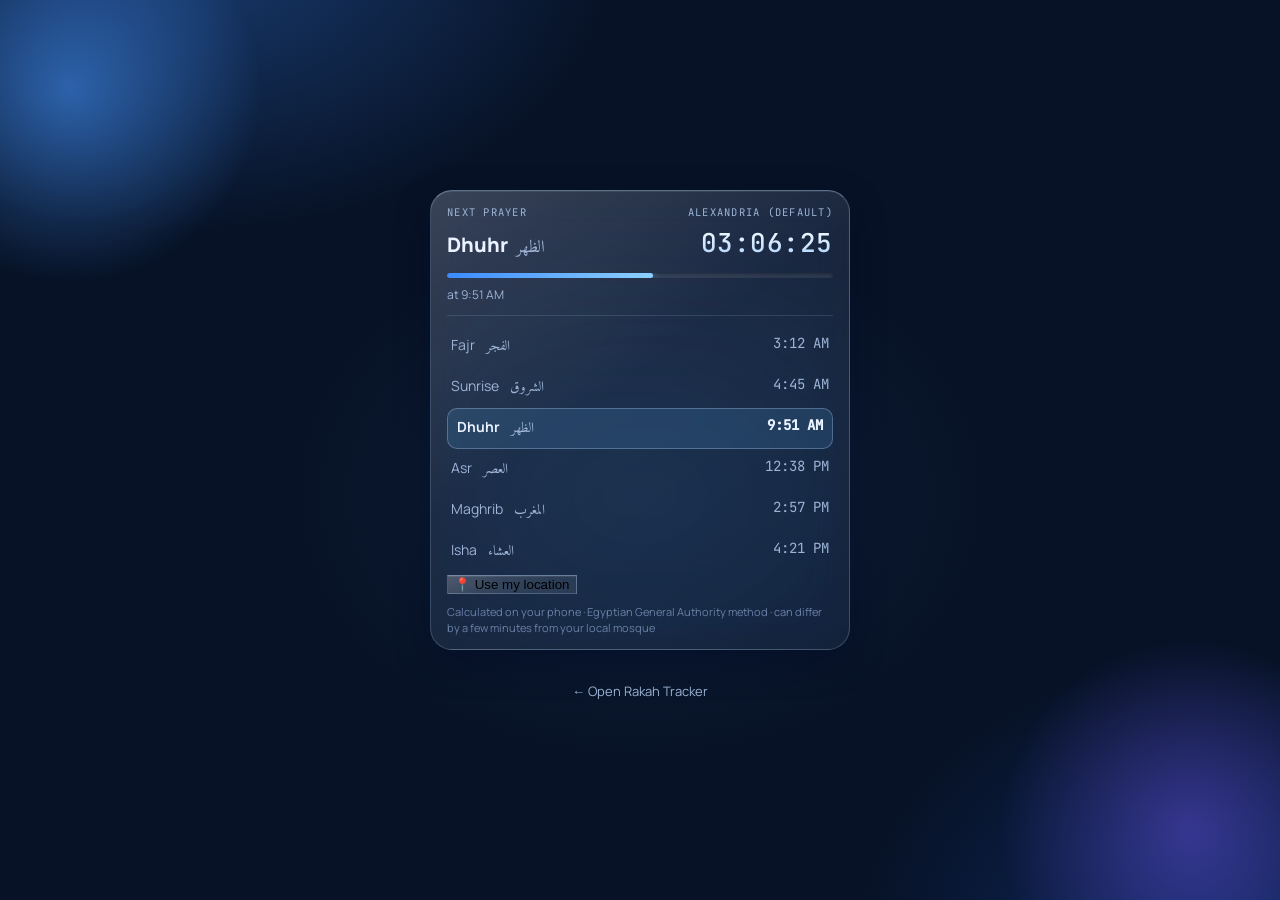
==== commit f6a61457: "Adhkar: tap counters (12 built-in + your own), saved, reset daily, Arabic" ====
--- a/prayer.html
+++ b/prayer.html
@@ -27,7 +27,7 @@
   .back:hover{ color:var(--text); }
   .pn-list{ cursor:default; }
 </style>
-<link rel="stylesheet" href="./glass.css?v=58">
+<link rel="stylesheet" href="./glass.css?v=60">
 </head>
 <body>
 <div class="wrap">
@@ -152,6 +152,6 @@
   })();
 </script>
 <script>if("serviceWorker" in navigator){window.addEventListener("load",function(){navigator.serviceWorker.register("./sw.js",{updateViaCache:"none"}).catch(function(){});});}</script>
-<script src="./i18n.js?v=58"></script>
+<script src="./i18n.js?v=60"></script>
 </body>
 </html>
--- a/glass.css
+++ b/glass.css
@@ -372,3 +372,56 @@
 .lock-msg.on{ color:#a8473d; }
 .lock-hint{ position:absolute; left:0; right:0; text-align:center; bottom:calc(env(safe-area-inset-bottom,0px) + 62px); font-size:13px; color:#4d4d4d; }
 .lock-hint.flash{ color:#9a9a9a; }
+
+/* ---- Adhkar ---- */
+.adhkar-entry{
+  width:100%; margin-top:14px; padding:16px 18px; border-radius:var(--r-lg); cursor:pointer;
+  display:flex; align-items:center; justify-content:space-between; font:inherit; font-size:16px; font-weight:700;
+  color:var(--text); background:var(--panel); border:1px solid var(--line);
+}
+.adhkar-entry small{ font-family:'Amiri',serif; font-size:20px; font-weight:400; color:var(--text-dim); }
+.adhkar-list{ display:flex; flex-direction:column; gap:10px; }
+.adhkar-card{
+  text-align:start; width:100%; padding:14px 16px; border-radius:var(--r-lg); cursor:pointer; font:inherit;
+  color:var(--text); background:var(--panel); border:1px solid var(--line);
+}
+.adhkar-card.done{ border-color:rgba(107,227,168,0.5); }
+.adhkar-card-ar{ font-family:'Amiri',serif; font-size:21px; line-height:1.7; direction:rtl; text-align:right; }
+.adhkar-card-meta{ margin-top:8px; display:flex; align-items:center; gap:12px; font-family:'JetBrains Mono',monospace; font-size:12px; color:var(--text-dim); direction:ltr; }
+.adhkar-bar{ flex:1; height:6px; border-radius:6px; background:rgba(255,255,255,0.12); overflow:hidden; display:block; }
+.adhkar-bar b{ display:block; height:100%; background:linear-gradient(90deg,var(--bar-a),var(--bar-b)); }
+.adhkar-add{ width:100%; margin-top:14px; flex:none; }
+.adhkar-note{ margin-top:12px; font-size:11px; text-align:center; color:var(--text-faint); }
+.adhkar-form{ margin-top:14px; padding:14px; border-radius:var(--r-lg); background:var(--panel); border:1px solid var(--line); }
+.adhkar-form textarea{
+  width:100%; box-sizing:border-box; padding:10px 12px; border-radius:12px; font-family:'Amiri',serif; font-size:20px;
+  color:var(--text); background:rgba(0,0,0,0.25); border:1px solid var(--line); resize:vertical;
+}
+.adhkar-target-row{ display:flex; align-items:center; justify-content:space-between; gap:10px; margin:12px 0; font-size:13px; color:var(--text-dim); }
+.adhkar-target-row input{ width:90px; padding:8px 10px; border-radius:10px; font:inherit; color:var(--text); background:rgba(0,0,0,0.25); border:1px solid var(--line); text-align:center; }
+.adhkar-form-btns{ display:flex; gap:10px; }
+.adhkar-form-btns button{ flex:1; }
+.dhikr-ar{ font-family:'Amiri',serif; font-size:30px; line-height:1.9; text-align:center; direction:rtl; margin:8px 0 6px; color:var(--gold-bright); }
+.dhikr-en{ text-align:center; font-size:13px; line-height:1.5; color:var(--text-dim); margin:0 6px 14px; }
+.dhikr-tap{
+  position:relative; width:min(290px,76vw); aspect-ratio:1; margin:6px auto 12px; border-radius:50%; cursor:pointer;
+  display:flex; align-items:center; justify-content:center; user-select:none; -webkit-user-select:none; -webkit-tap-highlight-color:transparent;
+  background:radial-gradient(circle at 35% 28%, rgba(var(--tint-rgb),0.28), rgba(var(--panel-solid-rgb),0.9) 62%);
+  box-shadow:var(--shadow-card), inset 0 2px 0 rgba(255,255,255,0.25);
+}
+.dhikr-tap:active{ transform:scale(0.97); }
+.dhikr-ring{
+  position:absolute; inset:0; border-radius:50%; --p:0deg;
+  background:conic-gradient(var(--prog-b) var(--p), rgba(255,255,255,0.10) 0);
+  -webkit-mask:radial-gradient(farthest-side, transparent calc(100% - 9px), #000 calc(100% - 8px));
+  mask:radial-gradient(farthest-side, transparent calc(100% - 9px), #000 calc(100% - 8px));
+}
+.dhikr-tap.done .dhikr-ring{ background:conic-gradient(#6BE3A8 360deg, #6BE3A8 0); }
+.dhikr-count{ display:flex; flex-direction:column; align-items:center; gap:4px; }
+.dhikr-count span{ font-family:'JetBrains Mono',monospace; font-weight:700; font-size:72px; line-height:1; color:var(--text); }
+.dhikr-count small{ font-family:'JetBrains Mono',monospace; font-size:14px; color:var(--text-dim); }
+.dhikr-hint{ text-align:center; font-size:12px; color:var(--text-faint); margin-bottom:14px; }
+html[lang="ar"] .dhikr-en{ display:none !important; }
+html[dir="rtl"] .adhkar-entry{ flex-direction:row-reverse; }
+body[data-step="adhkar"] .prayer-next, body[data-step="dhikr"] .prayer-next{ display:none; }
+.dhikr-count small{ direction:ltr; unicode-bidi:isolate; }
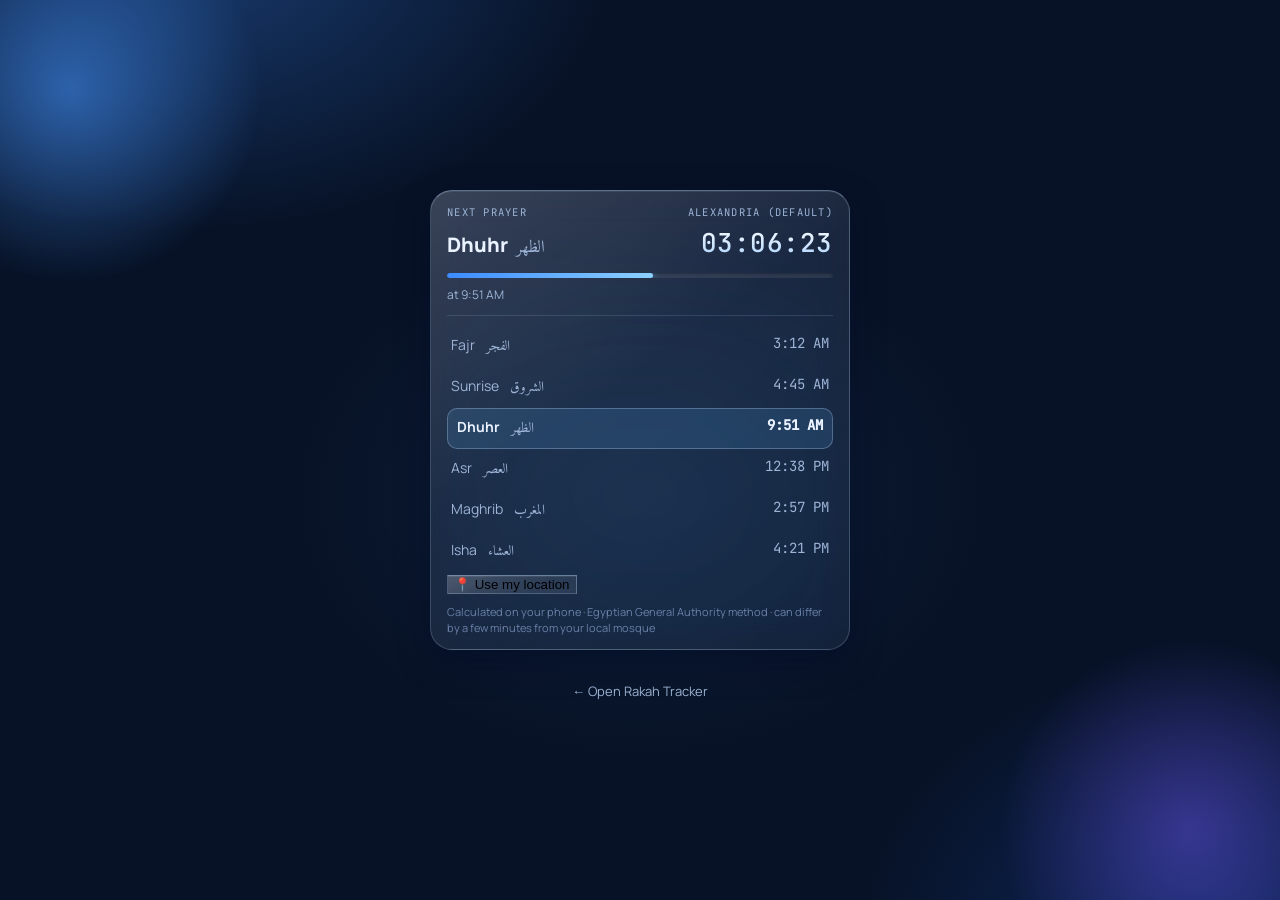
==== commit 37316f9b: "Adhkar: add kaffarat al-majlis and the travel dua" ====
--- a/prayer.html
+++ b/prayer.html
@@ -27,7 +27,7 @@
   .back:hover{ color:var(--text); }
   .pn-list{ cursor:default; }
 </style>
-<link rel="stylesheet" href="./glass.css?v=60">
+<link rel="stylesheet" href="./glass.css?v=61">
 </head>
 <body>
 <div class="wrap">
@@ -152,6 +152,6 @@
   })();
 </script>
 <script>if("serviceWorker" in navigator){window.addEventListener("load",function(){navigator.serviceWorker.register("./sw.js",{updateViaCache:"none"}).catch(function(){});});}</script>
-<script src="./i18n.js?v=60"></script>
+<script src="./i18n.js?v=61"></script>
 </body>
 </html>
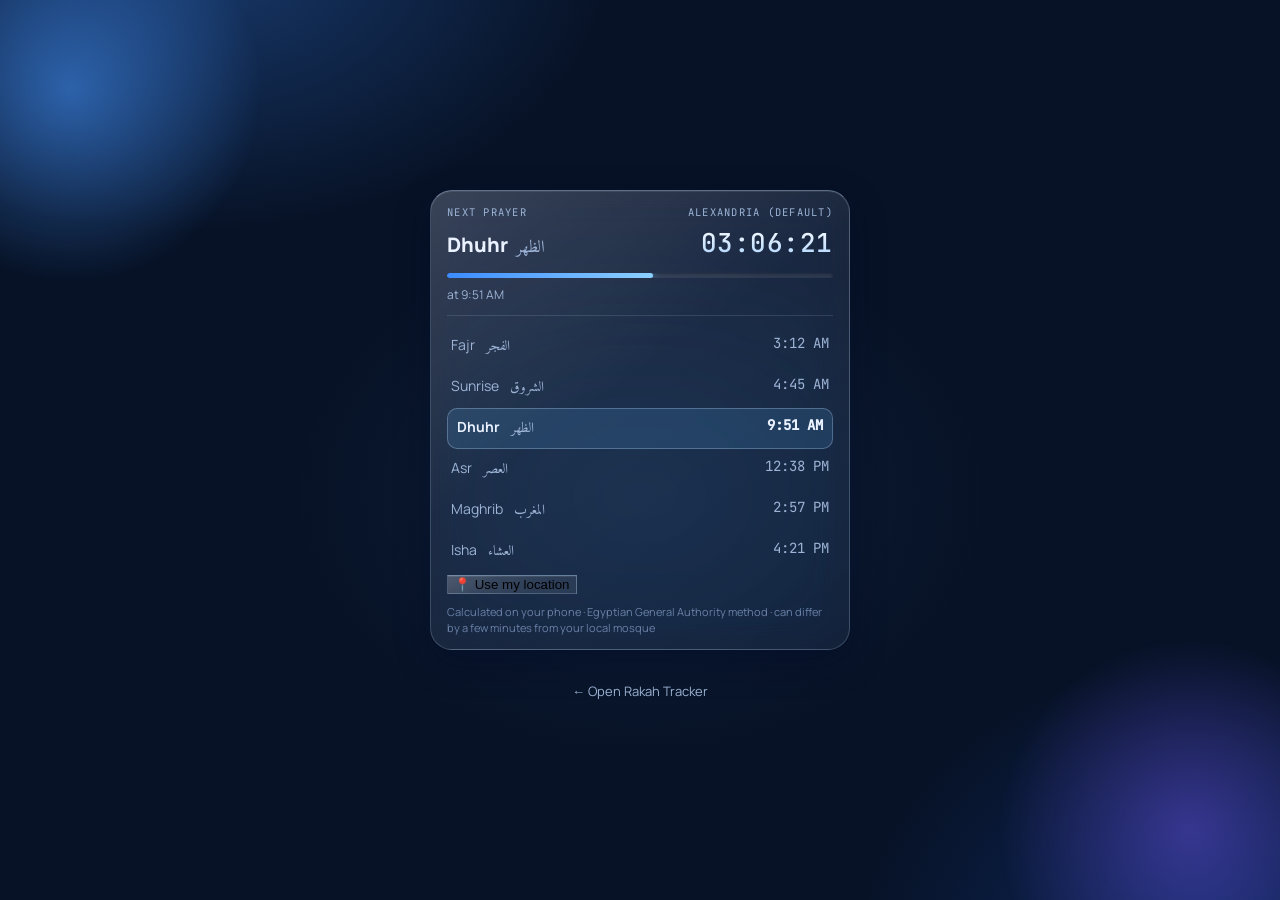
==== commit 81b0a9f7: "Spelling: Athkar" ====
--- a/prayer.html
+++ b/prayer.html
@@ -27,7 +27,7 @@
   .back:hover{ color:var(--text); }
   .pn-list{ cursor:default; }
 </style>
-<link rel="stylesheet" href="./glass.css?v=61">
+<link rel="stylesheet" href="./glass.css?v=62">
 </head>
 <body>
 <div class="wrap">
@@ -152,6 +152,6 @@
   })();
 </script>
 <script>if("serviceWorker" in navigator){window.addEventListener("load",function(){navigator.serviceWorker.register("./sw.js",{updateViaCache:"none"}).catch(function(){});});}</script>
-<script src="./i18n.js?v=61"></script>
+<script src="./i18n.js?v=62"></script>
 </body>
 </html>
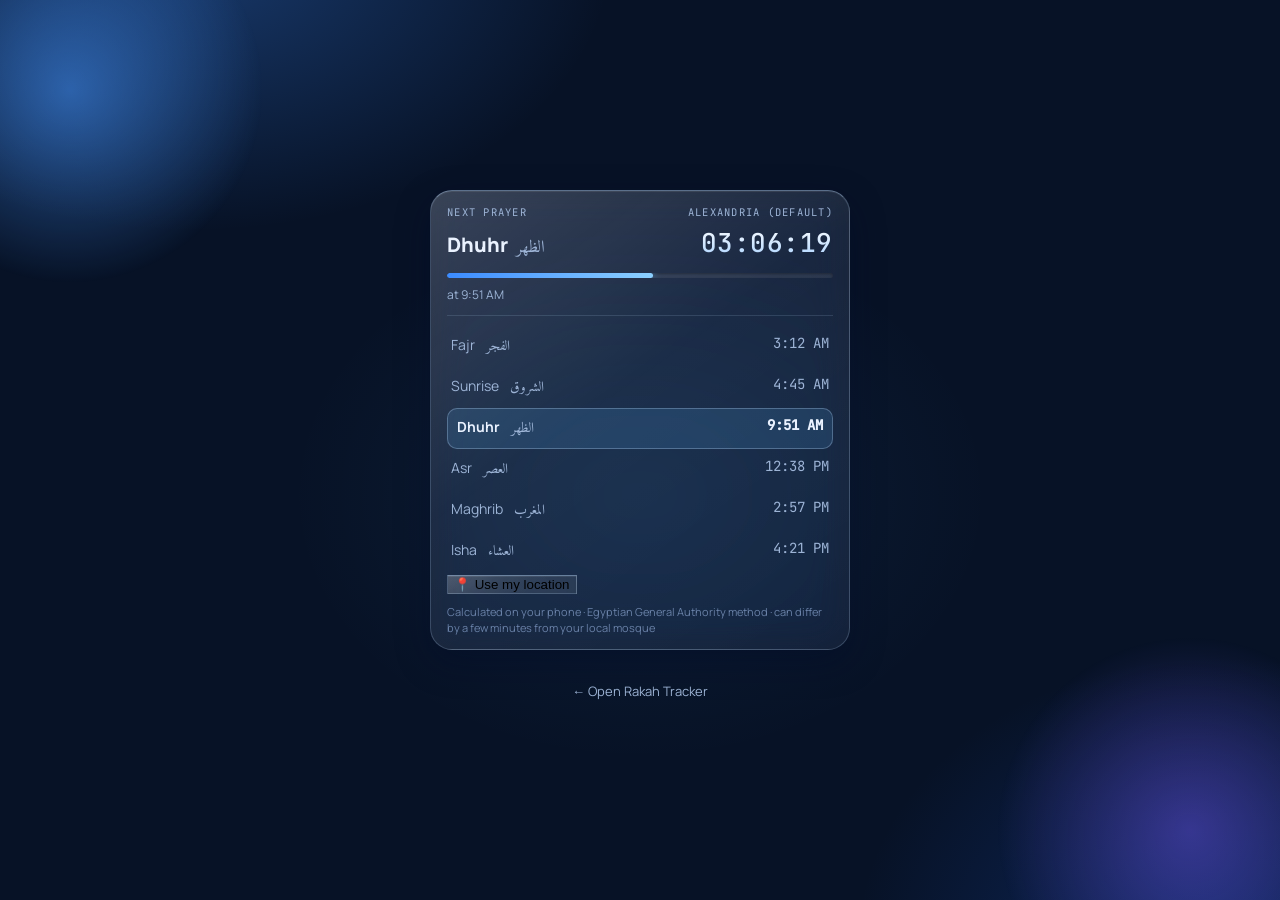
==== commit 6895e079: "Athkar: label on every dhikr (e.g. دعاء السفر)" ====
--- a/prayer.html
+++ b/prayer.html
@@ -27,7 +27,7 @@
   .back:hover{ color:var(--text); }
   .pn-list{ cursor:default; }
 </style>
-<link rel="stylesheet" href="./glass.css?v=62">
+<link rel="stylesheet" href="./glass.css?v=63">
 </head>
 <body>
 <div class="wrap">
@@ -152,6 +152,6 @@
   })();
 </script>
 <script>if("serviceWorker" in navigator){window.addEventListener("load",function(){navigator.serviceWorker.register("./sw.js",{updateViaCache:"none"}).catch(function(){});});}</script>
-<script src="./i18n.js?v=62"></script>
+<script src="./i18n.js?v=63"></script>
 </body>
 </html>
--- a/glass.css
+++ b/glass.css
@@ -425,3 +425,13 @@
 html[dir="rtl"] .adhkar-entry{ flex-direction:row-reverse; }
 body[data-step="adhkar"] .prayer-next, body[data-step="dhikr"] .prayer-next{ display:none; }
 .dhikr-count small{ direction:ltr; unicode-bidi:isolate; }
+.adhkar-card-title{ flex-direction:row-reverse; }
+.adhkar-card-title, .dhikr-title{
+  display:flex; align-items:center; justify-content:space-between; gap:10px;
+  font-size:12px; font-weight:700; letter-spacing:.04em; color:var(--gold); margin-bottom:6px;
+}
+.adhkar-card-title span:first-child, .dhikr-title span:first-child{ font-family:'Amiri',serif; font-size:17px; letter-spacing:0; color:var(--gold-bright); }
+.ttl-en{ font-family:'Manrope',sans-serif; font-weight:500; font-size:11px; color:var(--text-dim); }
+.dhikr-title{ justify-content:center; margin:6px 0 0; }
+.dhikr-title .ttl-en{ margin-inline-start:8px; }
+html[lang="ar"] .ttl-en{ display:none; }
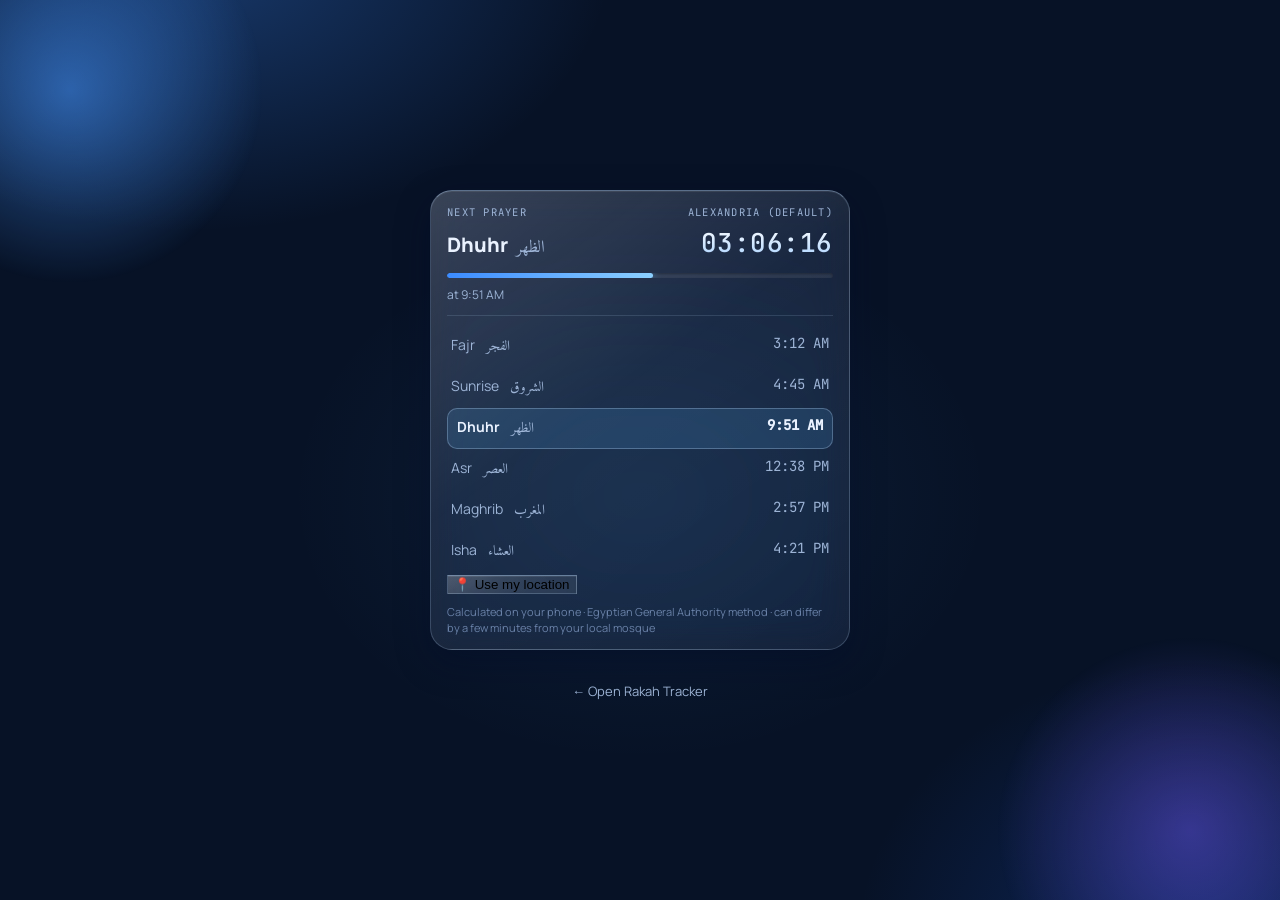
==== commit 1cb28576: "Athkar: own button under Settings (removed from Settings and the home list)" ====
--- a/prayer.html
+++ b/prayer.html
@@ -27,7 +27,7 @@
   .back:hover{ color:var(--text); }
   .pn-list{ cursor:default; }
 </style>
-<link rel="stylesheet" href="./glass.css?v=63">
+<link rel="stylesheet" href="./glass.css?v=65">
 </head>
 <body>
 <div class="wrap">
@@ -152,6 +152,6 @@
   })();
 </script>
 <script>if("serviceWorker" in navigator){window.addEventListener("load",function(){navigator.serviceWorker.register("./sw.js",{updateViaCache:"none"}).catch(function(){});});}</script>
-<script src="./i18n.js?v=63"></script>
+<script src="./i18n.js?v=65"></script>
 </body>
 </html>
--- a/glass.css
+++ b/glass.css
@@ -435,3 +435,14 @@
 .dhikr-title{ justify-content:center; margin:6px 0 0; }
 .dhikr-title .ttl-en{ margin-inline-start:8px; }
 html[lang="ar"] .ttl-en{ display:none; }
+
+/* Athkar button: its own place, under Settings (same style as Settings / Qibla) */
+#adhkarBtn{
+  position:fixed; top:calc(env(safe-area-inset-top,0px) + 54px); left:12px; z-index:60;
+  padding:7px 12px; font-size:12px; border-radius:999px; flex:none; width:auto;
+  background:rgba(var(--panel-solid-rgb),0.45);
+}
+.theme-panel{ top:calc(env(safe-area-inset-top,0px) + 98px); }
+
+/* make room for the Athkar button so it never touches the title */
+header h1{ margin-top:34px; }
